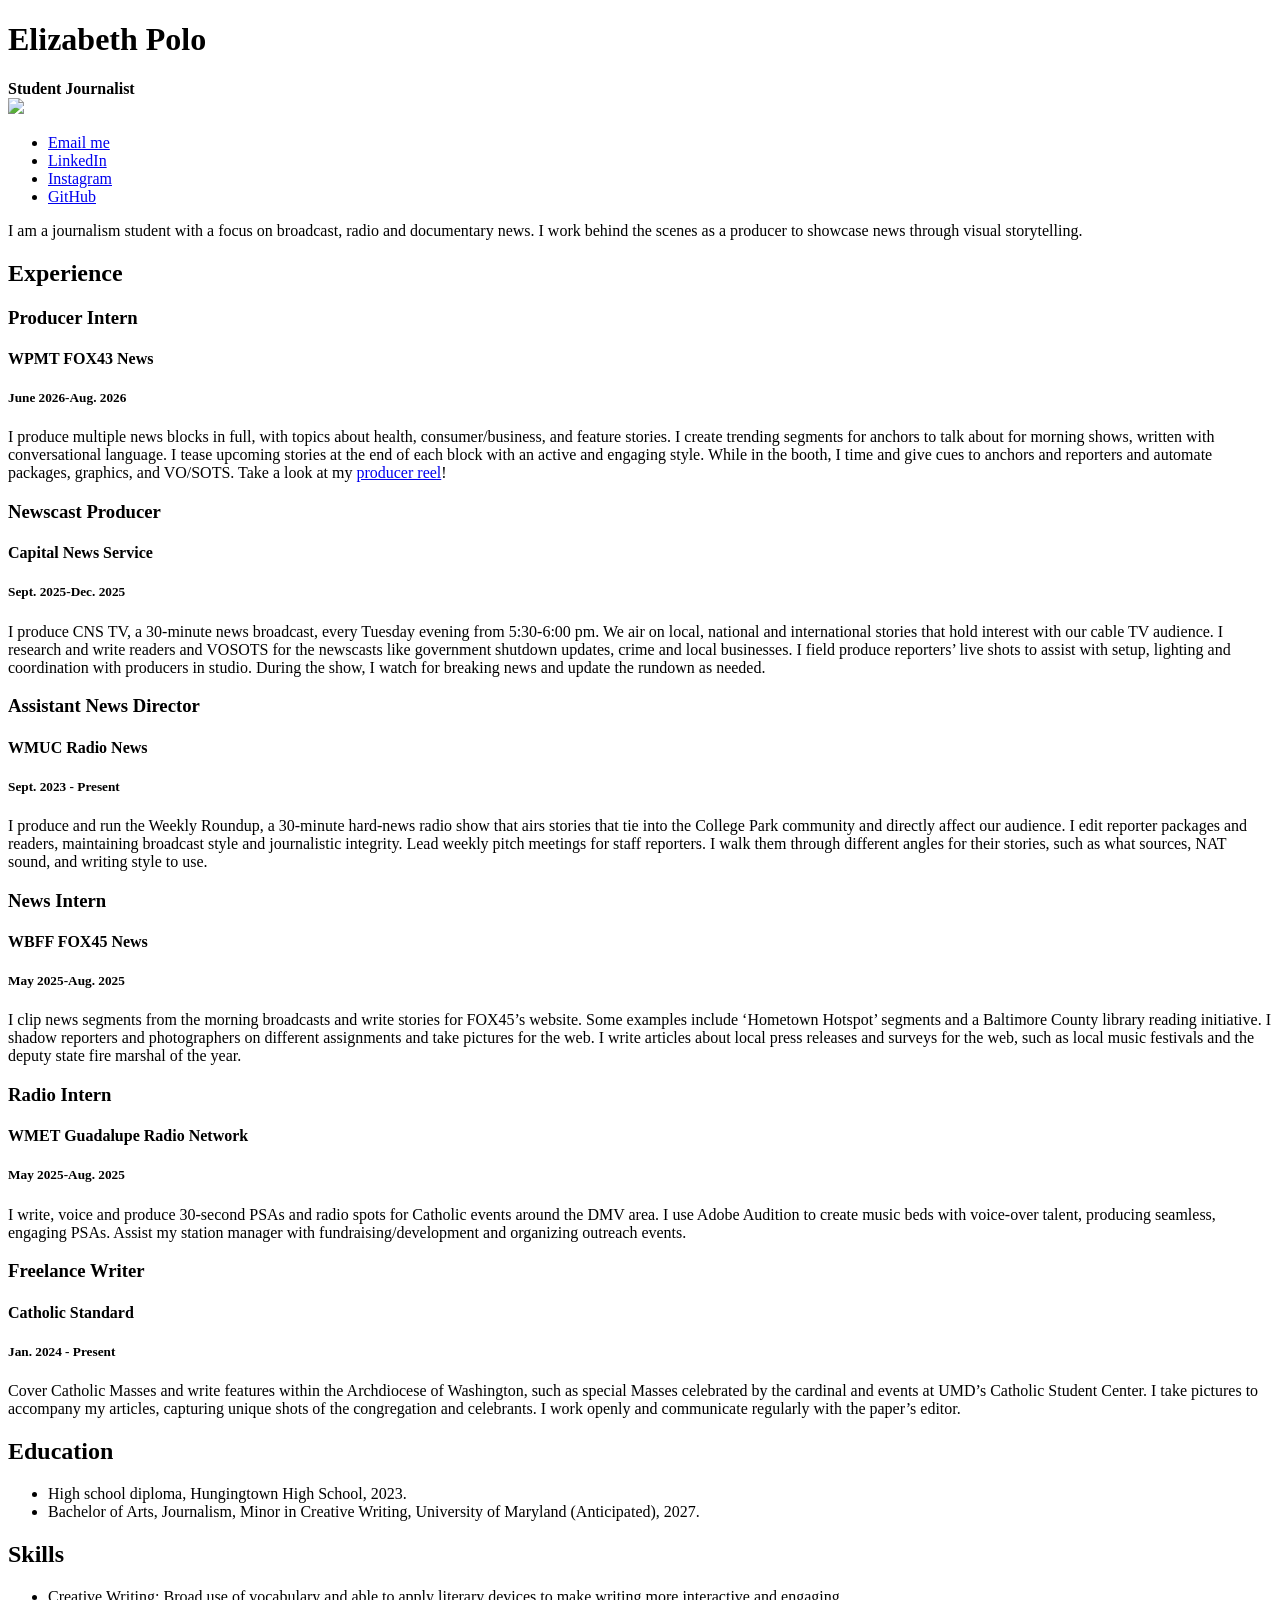
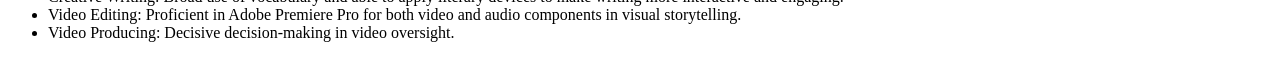
==== resume/index.html @ 9b6f33be "Create index.html" ====
<!DOCTYPE html>
<html lang="en">

<head>
    <title>Elizabeth Polo's Resume</title>
</head>

<body>
<!-- I built this myself -->


<h1>Elizabeth Polo</h1>

<strong>Student Journalist</strong><br>

<img src="liz.jpg.jpg" width="300px">


<ul>
<li><a href="mailto:epolo@terpmail.umd.edu">Email me</a></li>
<li><a href="https://www.linkedin.com/in/elizabeth-polo-7a7645264/">LinkedIn</a></li>
<li><a href="https://www.instagram.com/lizpolonews1/">Instagram</a></li> 
<li><a href="https://github.com/Elizabeth-ops-ai">GitHub</a></li> 
</ul>

I am a journalism student with a focus on broadcast, radio and documentary news. I work behind the scenes as a producer to showcase news through visual storytelling.

<h2>Experience</h2>

<h3>Producer Intern</h3>
<h4>WPMT FOX43 News</h4>
<h5>June 2026-Aug. 2026</h5>
<p>I produce multiple news blocks in full, with topics about health, consumer/business, and feature stories. I create trending segments for anchors to talk about for morning shows, written with conversational language. I tease upcoming stories at the end of each block with an active and engaging style. While in the booth, I time and give cues to anchors and reporters and automate packages, graphics, and VO/SOTS. Take a look at my <a href="https://youtu.be/rfvwAY1yxqw?si=IsNIj6OQHYDX2GWI">producer reel</a>!</p> 

<h3>Newscast Producer</h3>
<h4>Capital News Service</h4>
<h5>Sept. 2025-Dec. 2025</h5>
<p>I produce CNS TV, a 30-minute news broadcast, every Tuesday evening from 5:30-6:00 pm. We air on local, national and international stories that hold interest with our cable TV audience. I research and write readers and VOSOTS for the newscasts like government shutdown updates, crime and local businesses. I field produce reporters’ live shots to assist with setup, lighting and coordination with producers in studio. During the show, I watch for breaking news and update the rundown as needed.</p>

<h3>Assistant News Director</h3>
<h4>WMUC Radio News</h4>
<h5>Sept. 2023 - Present</h5>
<p>I produce and run the Weekly Roundup, a 30-minute hard-news radio show that airs stories that tie into the College Park community and directly affect our audience. I edit reporter packages and readers, maintaining broadcast style and journalistic integrity. Lead weekly pitch meetings for staff reporters. I walk them through different angles for their stories, such as what sources, NAT sound, and writing style to use.</p>

<h3>News Intern</h3>
<h4>WBFF FOX45 News</h4>
<h5>May 2025-Aug. 2025</h5>
<p>I clip news segments from the morning broadcasts and write stories for FOX45’s website. Some examples include ‘Hometown Hotspot’ segments and a Baltimore County library reading initiative. I shadow reporters and photographers on different assignments and take pictures for the web. I write articles about local press releases and surveys for the web, such as local music festivals and the deputy state fire marshal of the year.</p>

<h3>Radio Intern</h3>
<h4>WMET Guadalupe Radio Network</h4>
<h5>May 2025-Aug. 2025</h5>
<p>I write, voice and produce 30-second PSAs and radio spots for Catholic events around the DMV area. I use Adobe Audition to create music beds with voice-over talent, producing seamless, engaging PSAs. Assist my station manager with fundraising/development and organizing outreach events.</p>

<h3>Freelance Writer</h3>
<h4>Catholic Standard</h4>
<h5>Jan. 2024 - Present</h5>
<p>Cover Catholic Masses and write features within the Archdiocese of Washington, such as special Masses celebrated by the cardinal and events at UMD’s Catholic Student Center. I take pictures to accompany my articles, capturing unique shots of the congregation and celebrants. I work openly and communicate regularly with the paper’s editor.</p>


<h2>Education</h2>
<ul>
    <li>High school diploma, Hungingtown High School, 2023.</li>
    <li>Bachelor of Arts, Journalism, Minor in Creative Writing, University of Maryland (Anticipated), 2027.</li>
</ul>

<h2>Skills</h2>
<ul>
    <li>Creative Writing: Broad use of vocabulary and able to apply literary devices to make writing more interactive and engaging.</li>
    <li>Video Editing: Proficient in Adobe Premiere Pro for both video and audio components in visual storytelling.</li>
    <li>Video Producing: Decisive decision-making in video oversight.</li>
</ul>





</body>


</html>
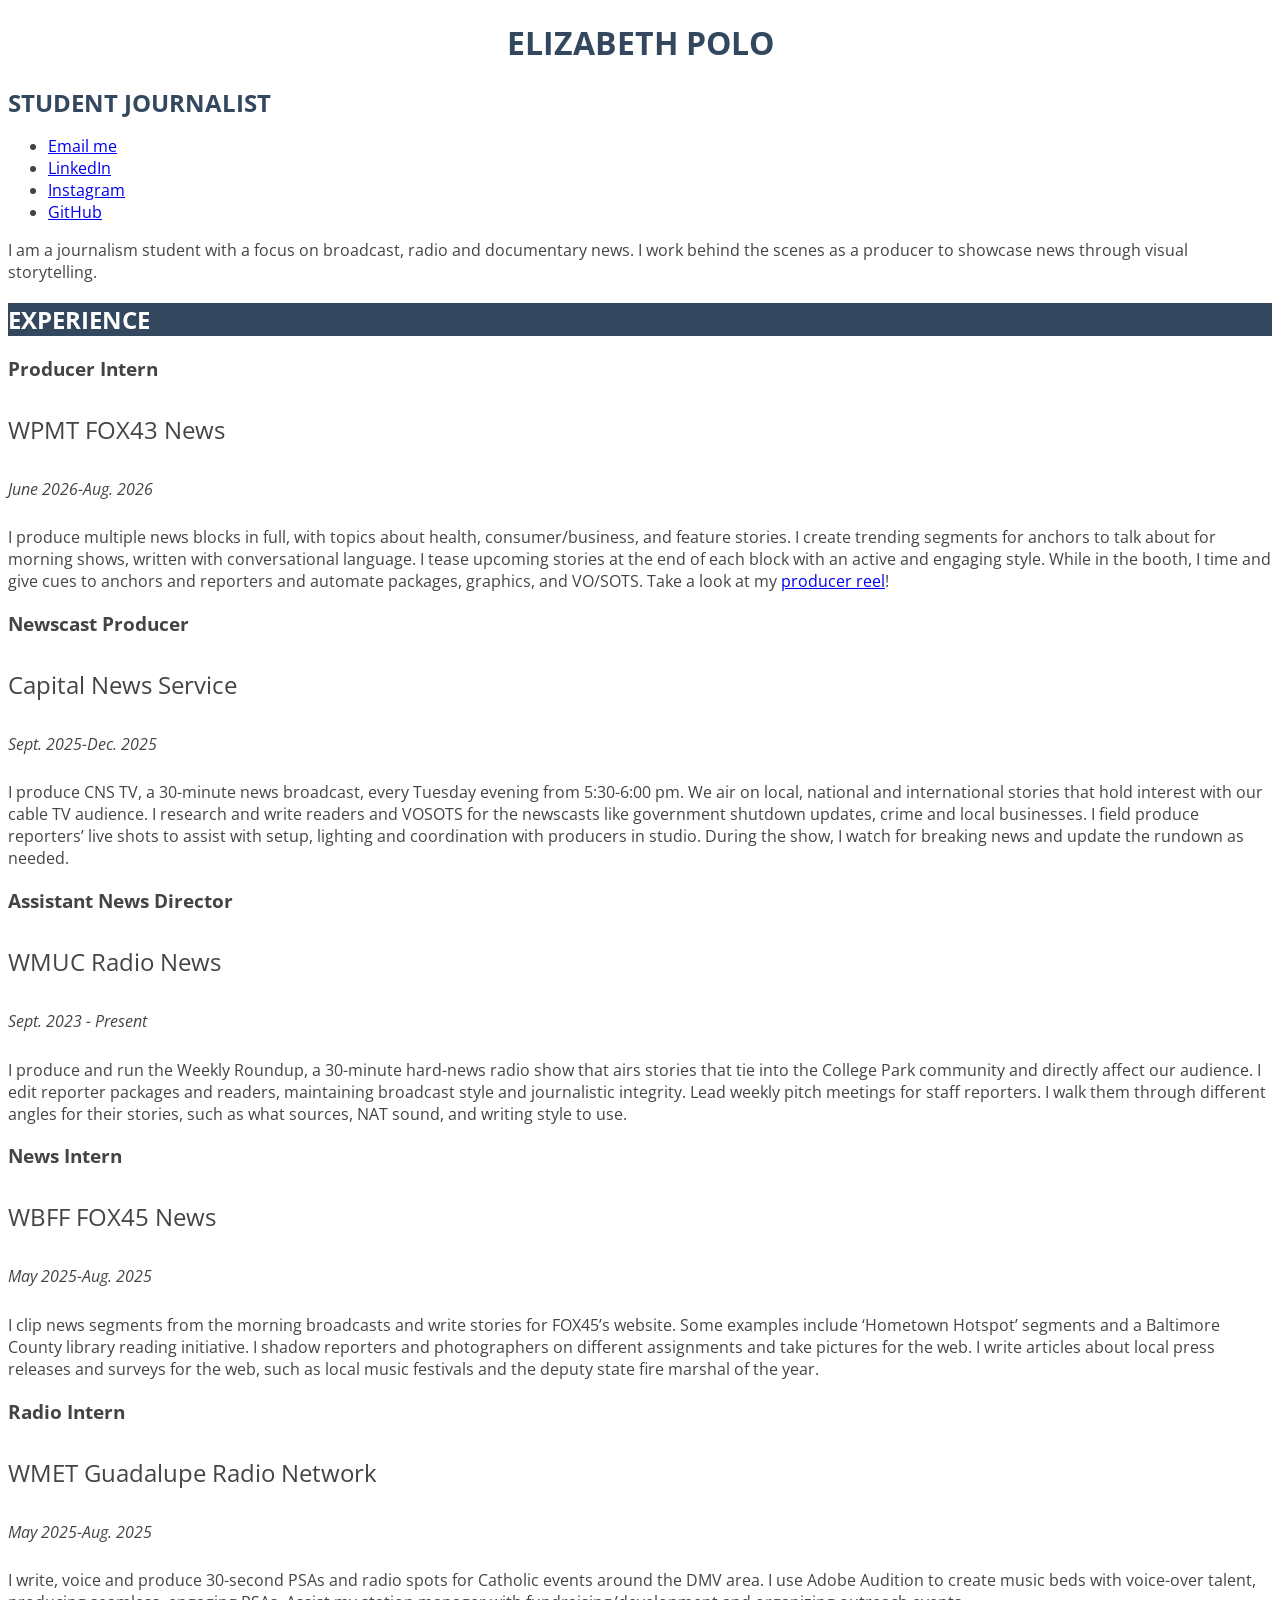
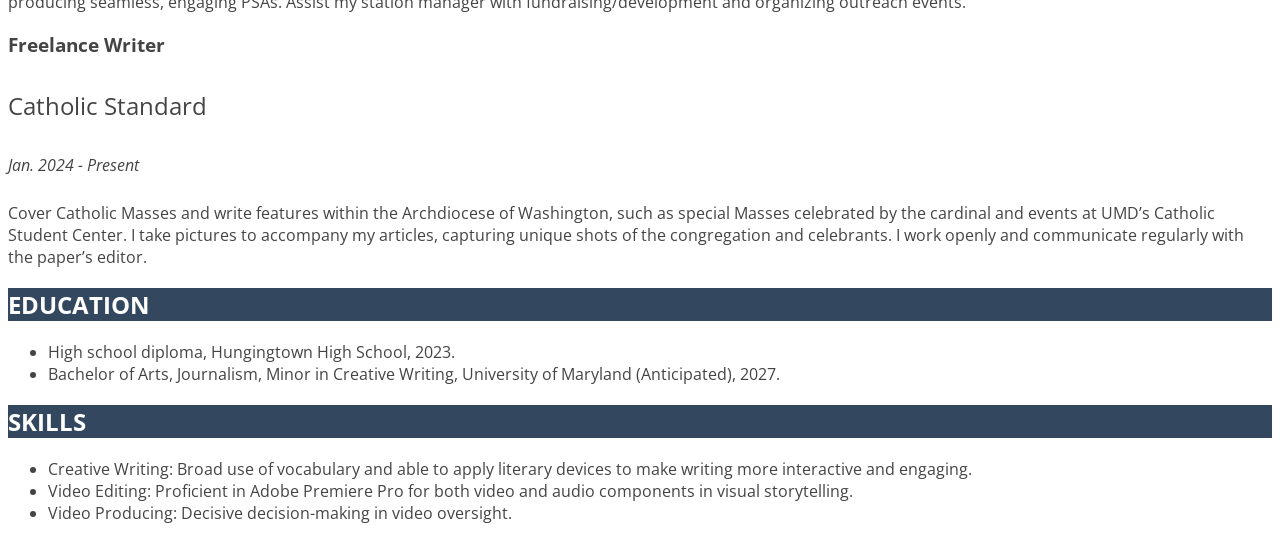
==== commit 001769f6: "assignment stuff" ====
--- a/resume/index.html
+++ b/resume/index.html
@@ -3,6 +3,8 @@
 
 <head>
     <title>Elizabeth Polo's Resume</title>
+    <link rel="stylesheet" type="text/css" href="style.css">
+    <link href="https://fonts.googleapis.com/css2?family=Open+Sans:ital,wght@0,300..800;1,300..800&display=swap" rel="stylesheet">
 </head>
 
 <body>
@@ -13,8 +15,9 @@
 
 <strong>Student Journalist</strong><br>
 
+<!--
 <img src="liz.jpg.jpg" width="300px">
-
+-->
 
 <ul>
 <li><a href="mailto:epolo@terpmail.umd.edu">Email me</a></li>
--- a/resume/style.css
+++ b/resume/style.css
@@ -0,0 +1,44 @@
+/*Styles for my resume*/
+
+BODY {
+    font-family: 'Open Sans', arial, sans-serif;
+    font-size: 1em;
+    color:#444;
+    font-weight: 400;
+}
+
+h1 {
+    font-size:3m;
+    text-transform:uppercase;
+    text-align:center;
+    color:#33485e;
+}
+
+strong {
+    color:#33485e;
+    text-transform:uppercase;
+    font-size:1.5em;
+}
+
+h2 {
+    font-size:1.5em;
+    text-transform:uppercase;
+    background-color:#33485e;
+    color:#fff;
+}
+
+h4 {
+    font-weight:400;
+    font-size: 1.5em;
+
+}
+
+h5 {
+    font-weight:400;
+    font-size:1em;
+    font-style:italic;
+}
+
+ul {
+    font-size:1em;
+}
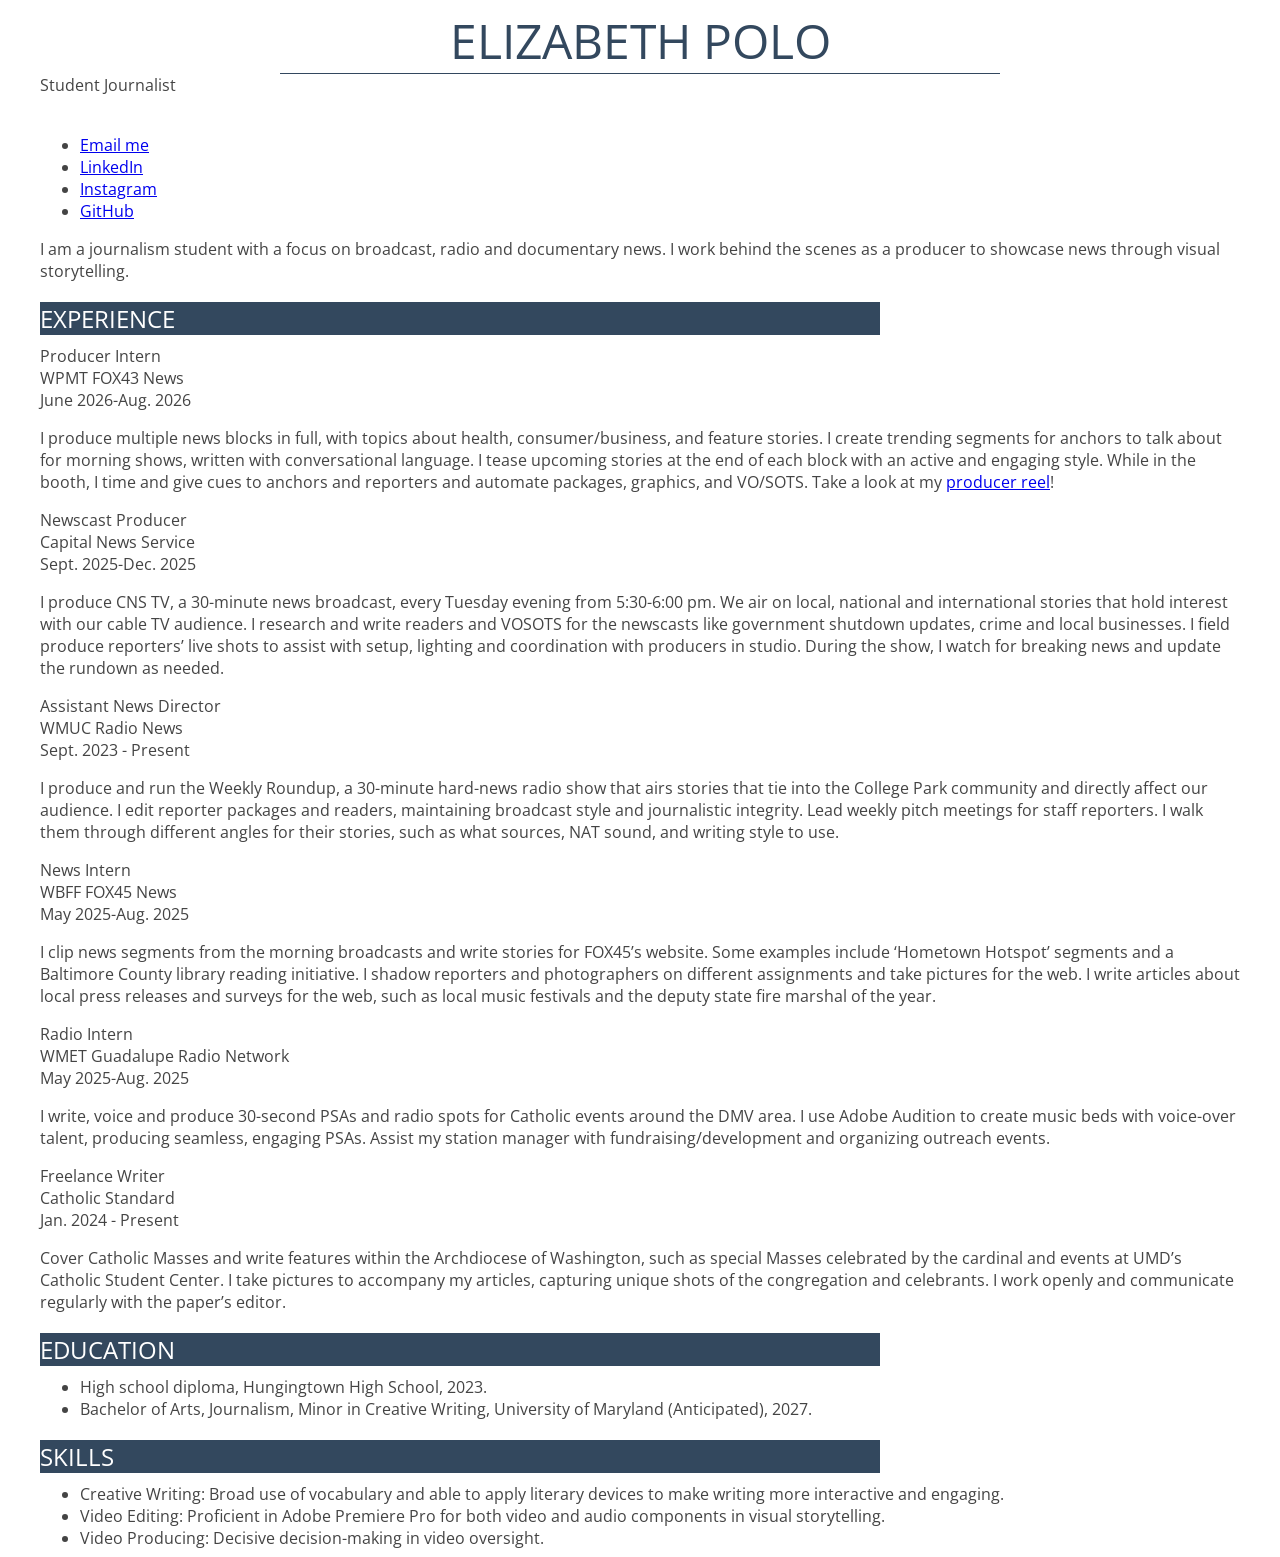
==== commit b0c5f824: "Update index.html" ====
--- a/resume/index.html
+++ b/resume/index.html
@@ -10,65 +10,65 @@
 <body>
 <!-- I built this myself -->
 
+<div id="container">
+<div id="name">Elizabeth Polo</div>
 
-<h1>Elizabeth Polo</h1>
-
-<strong>Student Journalist</strong><br>
+<div class="title">Student Journalist</div><br>
 
 <!--
 <img src="liz.jpg.jpg" width="300px">
 -->
 
-<ul>
+<ul class="menu">
 <li><a href="mailto:epolo@terpmail.umd.edu">Email me</a></li>
 <li><a href="https://www.linkedin.com/in/elizabeth-polo-7a7645264/">LinkedIn</a></li>
 <li><a href="https://www.instagram.com/lizpolonews1/">Instagram</a></li> 
 <li><a href="https://github.com/Elizabeth-ops-ai">GitHub</a></li> 
 </ul>
 
-I am a journalism student with a focus on broadcast, radio and documentary news. I work behind the scenes as a producer to showcase news through visual storytelling.
+</p class="top">I am a journalism student with a focus on broadcast, radio and documentary news. I work behind the scenes as a producer to showcase news through visual storytelling.
 
-<h2>Experience</h2>
+<div class="sectionheader">Experience</div>
 
-<h3>Producer Intern</h3>
-<h4>WPMT FOX43 News</h4>
-<h5>June 2026-Aug. 2026</h5>
-<p>I produce multiple news blocks in full, with topics about health, consumer/business, and feature stories. I create trending segments for anchors to talk about for morning shows, written with conversational language. I tease upcoming stories at the end of each block with an active and engaging style. While in the booth, I time and give cues to anchors and reporters and automate packages, graphics, and VO/SOTS. Take a look at my <a href="https://youtu.be/rfvwAY1yxqw?si=IsNIj6OQHYDX2GWI">producer reel</a>!</p> 
+<div class="jobtitle">Producer Intern</div>
+<div class="organization">WPMT FOX43 News</div>
+<div class="date">June 2026-Aug. 2026</div>
+<p class="description">I produce multiple news blocks in full, with topics about health, consumer/business, and feature stories. I create trending segments for anchors to talk about for morning shows, written with conversational language. I tease upcoming stories at the end of each block with an active and engaging style. While in the booth, I time and give cues to anchors and reporters and automate packages, graphics, and VO/SOTS. Take a look at my <a href="https://youtu.be/rfvwAY1yxqw?si=IsNIj6OQHYDX2GWI">producer reel</a>!</p> 
 
-<h3>Newscast Producer</h3>
-<h4>Capital News Service</h4>
-<h5>Sept. 2025-Dec. 2025</h5>
-<p>I produce CNS TV, a 30-minute news broadcast, every Tuesday evening from 5:30-6:00 pm. We air on local, national and international stories that hold interest with our cable TV audience. I research and write readers and VOSOTS for the newscasts like government shutdown updates, crime and local businesses. I field produce reporters’ live shots to assist with setup, lighting and coordination with producers in studio. During the show, I watch for breaking news and update the rundown as needed.</p>
+<div class="jobtitle">Newscast Producer</div>
+<div class="organization">Capital News Service</div>
+<div class="date">Sept. 2025-Dec. 2025</div>
+<p class="description">I produce CNS TV, a 30-minute news broadcast, every Tuesday evening from 5:30-6:00 pm. We air on local, national and international stories that hold interest with our cable TV audience. I research and write readers and VOSOTS for the newscasts like government shutdown updates, crime and local businesses. I field produce reporters’ live shots to assist with setup, lighting and coordination with producers in studio. During the show, I watch for breaking news and update the rundown as needed.</p>
 
-<h3>Assistant News Director</h3>
-<h4>WMUC Radio News</h4>
-<h5>Sept. 2023 - Present</h5>
-<p>I produce and run the Weekly Roundup, a 30-minute hard-news radio show that airs stories that tie into the College Park community and directly affect our audience. I edit reporter packages and readers, maintaining broadcast style and journalistic integrity. Lead weekly pitch meetings for staff reporters. I walk them through different angles for their stories, such as what sources, NAT sound, and writing style to use.</p>
+<div class="jobtitle">Assistant News Director</div>
+<div class="organization">WMUC Radio News</div>
+<div class="date">Sept. 2023 - Present</div>
+<p class="description">I produce and run the Weekly Roundup, a 30-minute hard-news radio show that airs stories that tie into the College Park community and directly affect our audience. I edit reporter packages and readers, maintaining broadcast style and journalistic integrity. Lead weekly pitch meetings for staff reporters. I walk them through different angles for their stories, such as what sources, NAT sound, and writing style to use.</p>
 
-<h3>News Intern</h3>
-<h4>WBFF FOX45 News</h4>
-<h5>May 2025-Aug. 2025</h5>
-<p>I clip news segments from the morning broadcasts and write stories for FOX45’s website. Some examples include ‘Hometown Hotspot’ segments and a Baltimore County library reading initiative. I shadow reporters and photographers on different assignments and take pictures for the web. I write articles about local press releases and surveys for the web, such as local music festivals and the deputy state fire marshal of the year.</p>
+<div class="jobtitle">News Intern</div>
+<div class="organization">WBFF FOX45 News</div>
+<div class="date">May 2025-Aug. 2025</div>
+<p class="description">I clip news segments from the morning broadcasts and write stories for FOX45’s website. Some examples include ‘Hometown Hotspot’ segments and a Baltimore County library reading initiative. I shadow reporters and photographers on different assignments and take pictures for the web. I write articles about local press releases and surveys for the web, such as local music festivals and the deputy state fire marshal of the year.</p>
 
-<h3>Radio Intern</h3>
-<h4>WMET Guadalupe Radio Network</h4>
-<h5>May 2025-Aug. 2025</h5>
-<p>I write, voice and produce 30-second PSAs and radio spots for Catholic events around the DMV area. I use Adobe Audition to create music beds with voice-over talent, producing seamless, engaging PSAs. Assist my station manager with fundraising/development and organizing outreach events.</p>
+<div class="jobtitle">Radio Intern</div>
+<div class="organization">WMET Guadalupe Radio Network</div>
+<div class="date">May 2025-Aug. 2025</div>
+<p class="description">I write, voice and produce 30-second PSAs and radio spots for Catholic events around the DMV area. I use Adobe Audition to create music beds with voice-over talent, producing seamless, engaging PSAs. Assist my station manager with fundraising/development and organizing outreach events.</p>
 
-<h3>Freelance Writer</h3>
-<h4>Catholic Standard</h4>
-<h5>Jan. 2024 - Present</h5>
-<p>Cover Catholic Masses and write features within the Archdiocese of Washington, such as special Masses celebrated by the cardinal and events at UMD’s Catholic Student Center. I take pictures to accompany my articles, capturing unique shots of the congregation and celebrants. I work openly and communicate regularly with the paper’s editor.</p>
+<div class="jobtitle">Freelance Writer</div>
+<div class="organization">Catholic Standard</div>
+<div class="date">Jan. 2024 - Present</div>
+<p class="description">Cover Catholic Masses and write features within the Archdiocese of Washington, such as special Masses celebrated by the cardinal and events at UMD’s Catholic Student Center. I take pictures to accompany my articles, capturing unique shots of the congregation and celebrants. I work openly and communicate regularly with the paper’s editor.</p>
 
 
-<h2>Education</h2>
-<ul>
+<div class="sectionheader">Education</div>
+<ul id="degrees">
     <li>High school diploma, Hungingtown High School, 2023.</li>
     <li>Bachelor of Arts, Journalism, Minor in Creative Writing, University of Maryland (Anticipated), 2027.</li>
 </ul>
 
-<h2>Skills</h2>
-<ul>
+<div class="sectionheader">Skills</div>
+<ul id="do">
     <li>Creative Writing: Broad use of vocabulary and able to apply literary devices to make writing more interactive and engaging.</li>
     <li>Video Editing: Proficient in Adobe Premiere Pro for both video and audio components in visual storytelling.</li>
     <li>Video Producing: Decisive decision-making in video oversight.</li>
@@ -77,7 +77,7 @@
 
 
 
-
+</div>
 </body>
 
 
--- a/resume/style.css
+++ b/resume/style.css
@@ -7,38 +7,98 @@
     font-weight: 400;
 }
 
-h1 {
-    font-size:3m;
-    text-transform:uppercase;
-    text-align:center;
-    color:#33485e;
+#container {
+    width: 100%;
+    max-width: 1200px;
+    margin: 0 auto;
 }
 
-strong {
+/*name*/
+#name {
+    font-size: 3em;
+    text-transform: uppercase;
+    text-align: center;
+    color: #33485e;
+    border-bottom: 1px solid #33485e;
+    width: 60%;
+    min-width: 300px;
+    margin: 0 auto;
+}
+/*my Title*/
+#title {
     color:#33485e;
     text-transform:uppercase;
     font-size:1.5em;
+    font-weight: 600px;
+    margin-top: 20px;
+    margin-bottom: 0;
+    margin-right:0;
+    margin-left:0 auto;
 }
-
-h2 {
+/*section titles*/
+.sectionheader {
     font-size:1.5em;
     text-transform:uppercase;
     background-color:#33485e;
     color:#fff;
+    margin-top: 20px;
+    margin-bottom: 10px;
+    margin-right:0;
+    margin-left:0;
+    width: 70%;
+    min-width: 300px;
+
 }
-
-h4 {
+/*job titles*/
+#organization {
     font-weight:400;
-    font-size: 1.5em;
+    font-size: 1.25em;
 
 }
 
-h5 {
+#date {
     font-weight:400;
     font-size:1em;
     font-style:italic;
+    margin-top: 2px;
+    margin-bottom:0;
+    margin-right:0;
+    margin-left:0;
+}
+
+
+#description {
+    margin-top: 10px;
+    margin-bottom: 10px;
+    margin-right:0;
+    margin-left:0;
+}
+
+#menu {
+   margin: 0 auto;
+}
+
+#degrees {
+    margin-top: 5px;
+    margin-bottom: 0;
+    margin-right:0;
+    margin-left:0;
+}
+
+#do {
+    margin-top: 5px;
+    margin-bottom: 0;
+    margin-right:0;
+    margin-left:0;
 }
 
 ul {
     font-size:1em;
-}+}
+
+#top {
+   width: 60%;
+    min-width: 300px; 
+    margin:0 auto;
+    margin-bottom: 30px;
+}
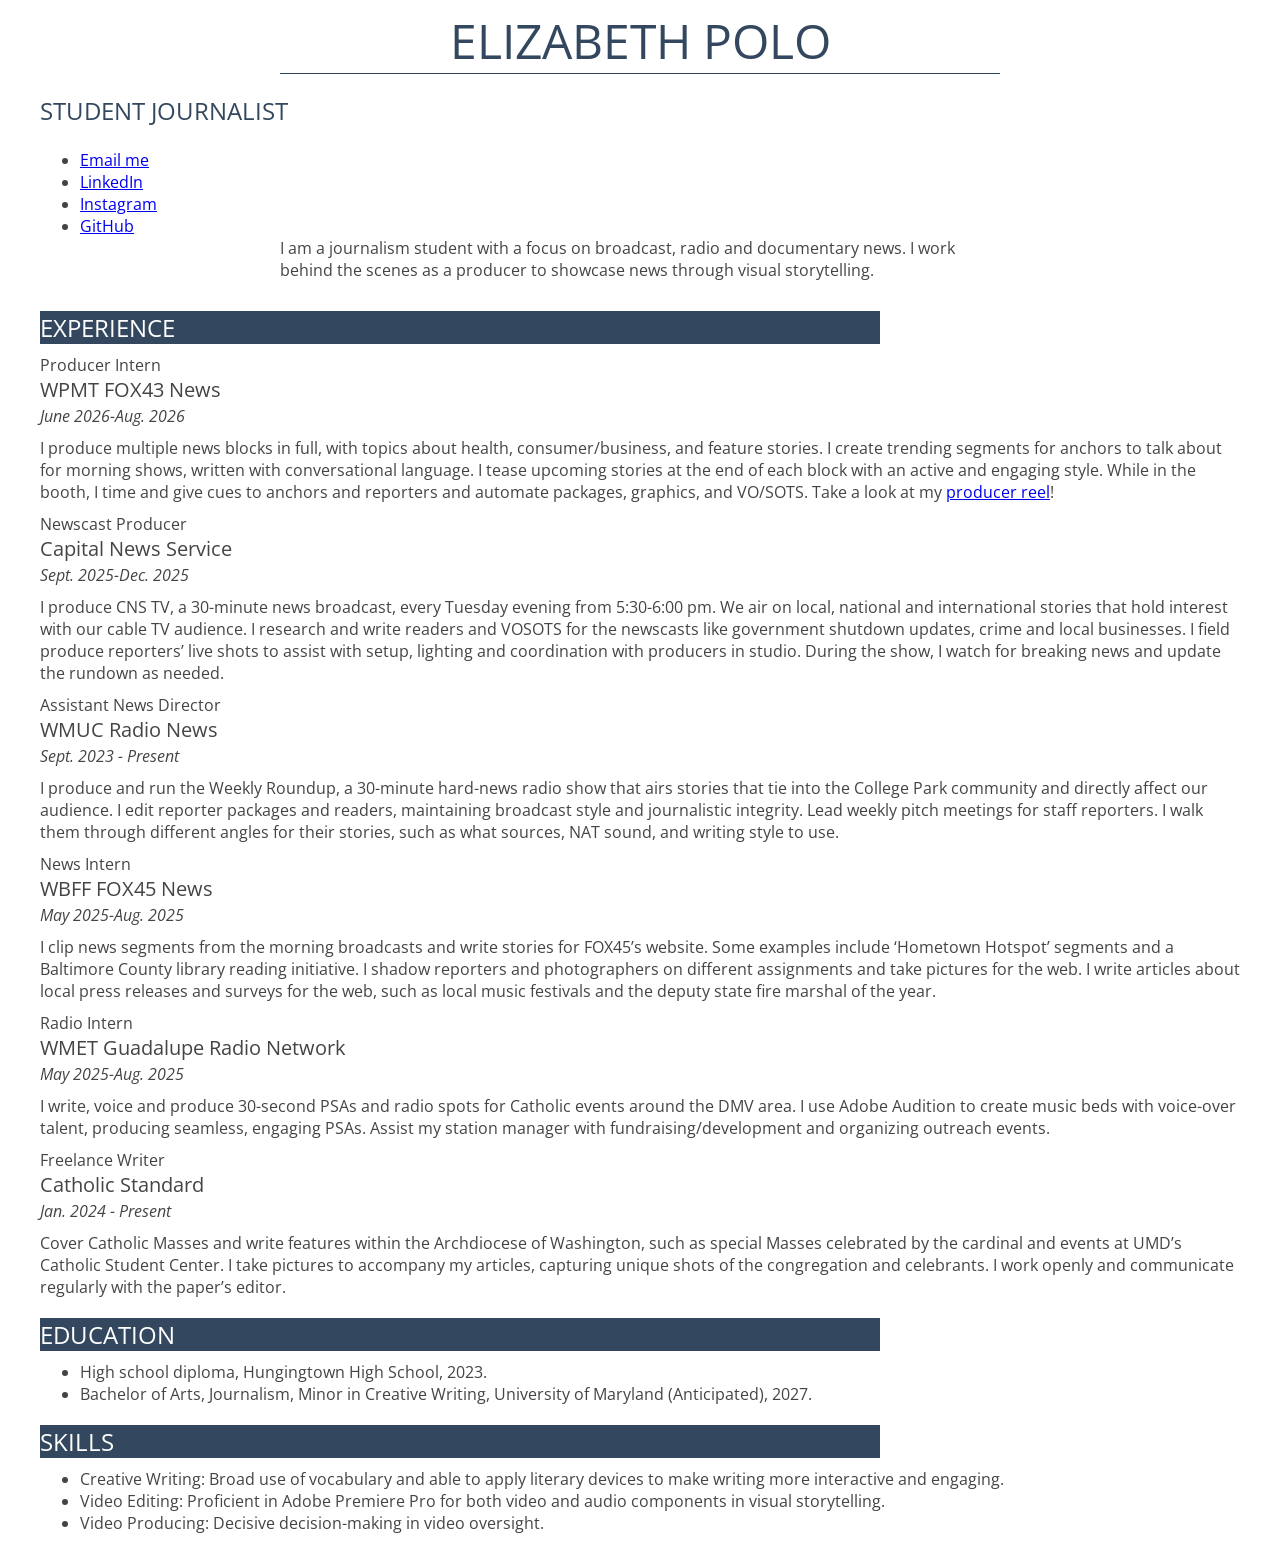
==== commit b8f5e01e: "Update index.html" ====
--- a/resume/index.html
+++ b/resume/index.html
@@ -26,7 +26,7 @@
 <li><a href="https://github.com/Elizabeth-ops-ai">GitHub</a></li> 
 </ul>
 
-</p class="top">I am a journalism student with a focus on broadcast, radio and documentary news. I work behind the scenes as a producer to showcase news through visual storytelling.
+<p class="top"> I am a journalism student with a focus on broadcast, radio and documentary news. I work behind the scenes as a producer to showcase news through visual storytelling.</p>
 
 <div class="sectionheader">Experience</div>
 
--- a/resume/style.css
+++ b/resume/style.css
@@ -25,7 +25,7 @@
     margin: 0 auto;
 }
 /*my Title*/
-#title {
+.title {
     color:#33485e;
     text-transform:uppercase;
     font-size:1.5em;
@@ -50,13 +50,13 @@
 
 }
 /*job titles*/
-#organization {
+.organization {
     font-weight:400;
     font-size: 1.25em;
 
 }
 
-#date {
+.date {
     font-weight:400;
     font-size:1em;
     font-style:italic;
@@ -67,14 +67,14 @@
 }
 
 
-#description {
+.description {
     margin-top: 10px;
     margin-bottom: 10px;
     margin-right:0;
     margin-left:0;
 }
 
-#menu {
+.menu {
    margin: 0 auto;
 }
 
@@ -96,7 +96,7 @@
     font-size:1em;
 }
 
-#top {
+.top {
    width: 60%;
     min-width: 300px; 
     margin:0 auto;
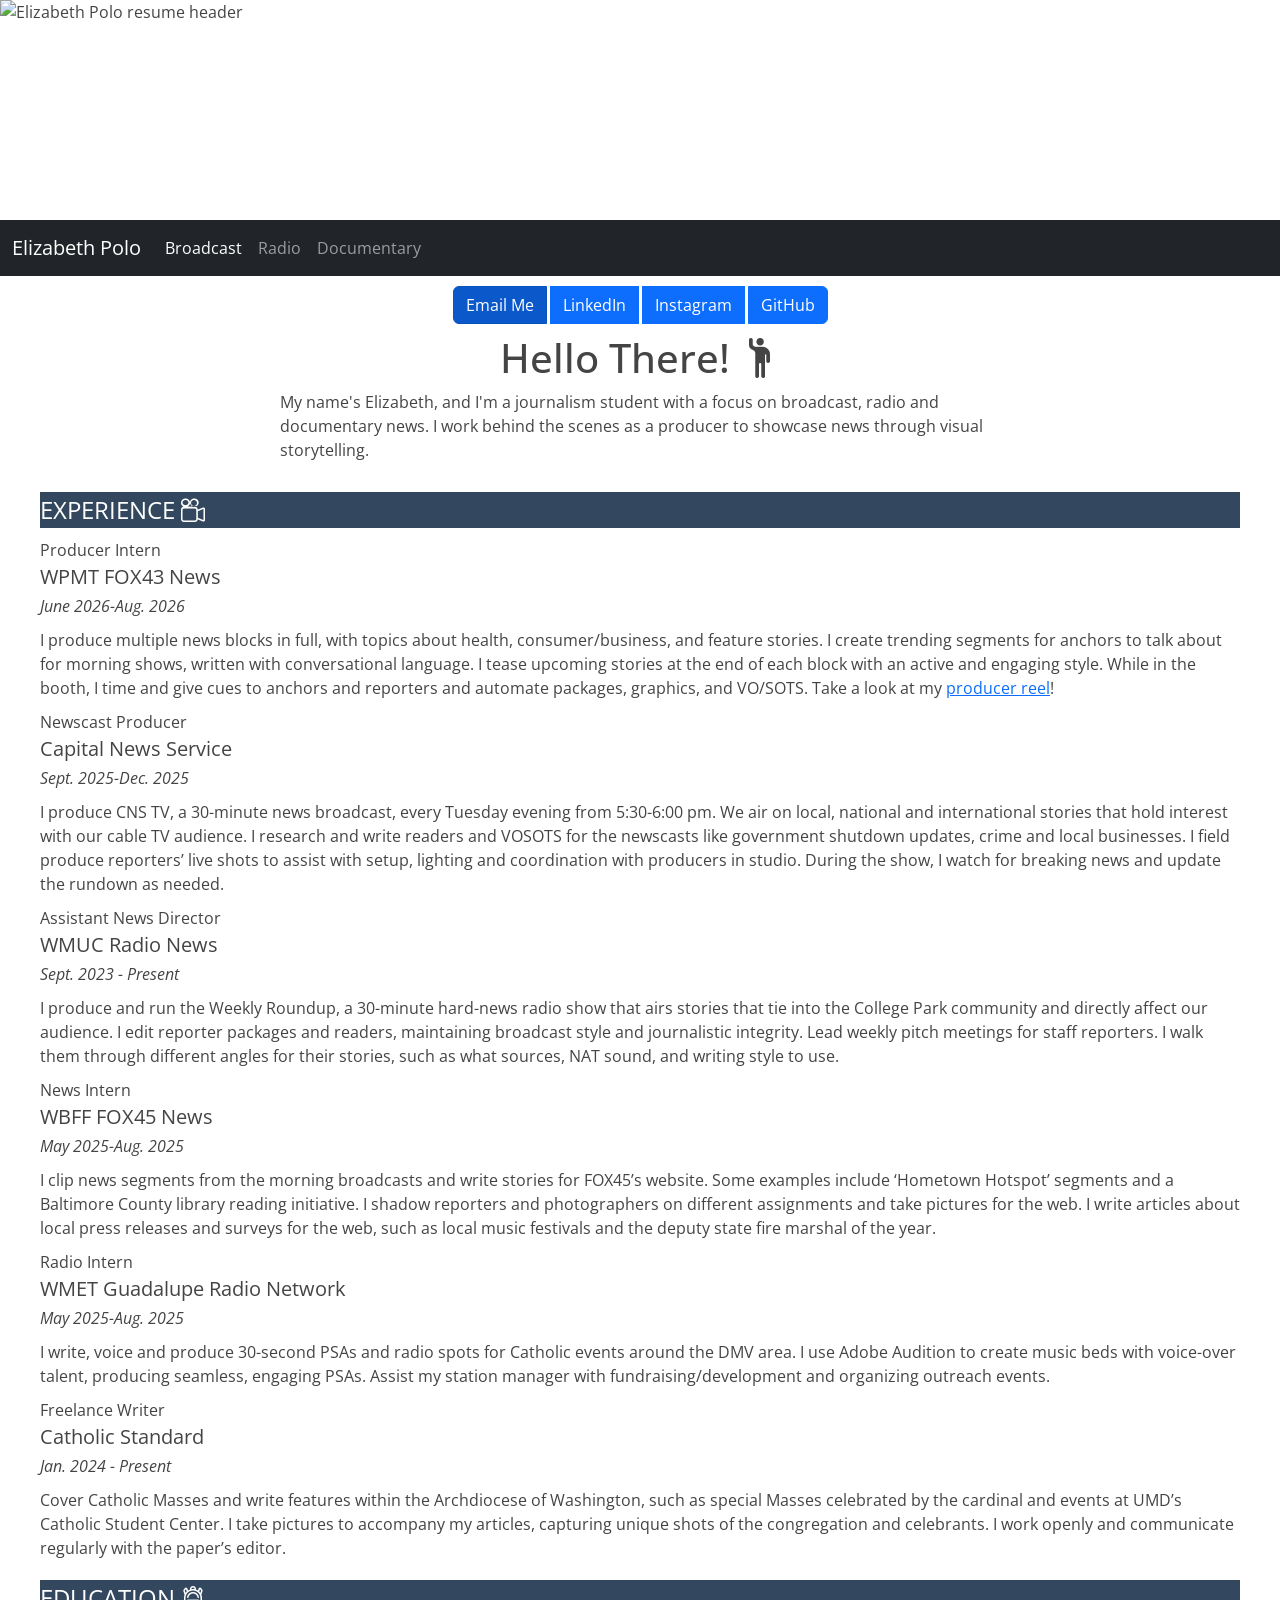
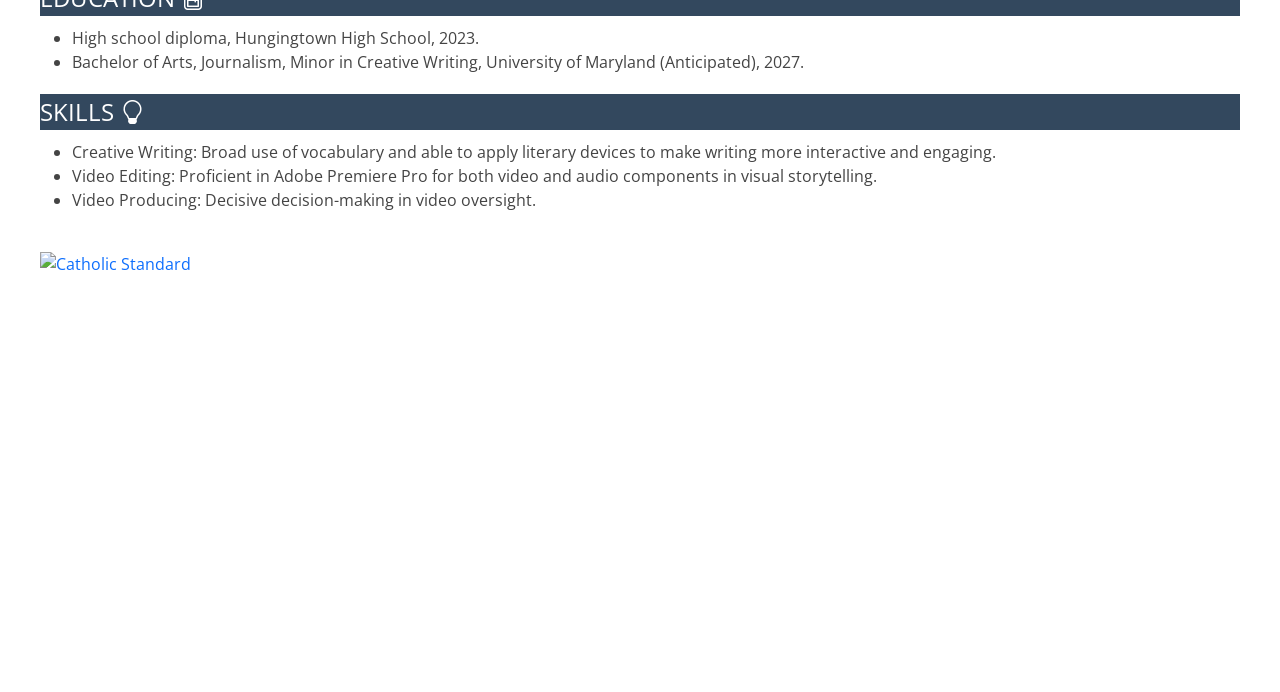
==== commit 6c900005: "Update index.html" ====
--- a/resume/index.html
+++ b/resume/index.html
@@ -3,32 +3,66 @@
 
 <head>
     <title>Elizabeth Polo's Resume</title>
+    <link href="https://cdn.jsdelivr.net/npm/bootstrap@5.3.3/dist/css/bootstrap.min.css" rel="stylesheet">
+    <link rel="stylesheet" href="https://cdn.jsdelivr.net/npm/bootstrap-icons@1.11.3/font/bootstrap-icons.min.css">
     <link rel="stylesheet" type="text/css" href="style.css">
-    <link href="https://fonts.googleapis.com/css2?family=Open+Sans:ital,wght@0,300..800;1,300..800&display=swap" rel="stylesheet">
+    <link href="https://fonts.googleapis.com/css2?family=Open+Sans:ital,wght@0,300..800;1,300..800&family=Special+Elite&display=swap" rel="stylesheet">
 </head>
+
+<script src="https://cdn.jsdelivr.net/npm/bootstrap@5.3.3/dist/js/bootstrap.bundle.min.js"></script>
 
 <body>
 <!-- I built this myself -->
 
+<img src="baddie-masthead.png" class="masthead" alt="Elizabeth Polo resume header">
+
+<!-- Navbar start-->
+ <nav class="navbar navbar-expand-lg bg-dark" data-bs-theme="dark" >
+   <div class="container-fluid">
+     <a class="navbar-brand" href="#">Elizabeth Polo</a>
+     <button class="navbar-toggler" type="button" data-bs-toggle="collapse" data-bs-target="#navbarSupportedContent" aria-controls="navbarSupportedContent" aria-expanded="false" aria-label="Toggle navigation">
+       <span class="navbar-toggler-icon"></span>
+     </button>
+     <div class="collapse navbar-collapse" id="navbarSupportedContent">
+       <ul class="navbar-nav me-auto mb-2 mb-lg-0">
+         <li class="nav-item">
+           <a class="nav-link active" aria-current="page" href="#">Broadcast</a>
+         </li>
+         <li class="nav-item">
+           <a class="nav-link" href="#">Radio</a>
+         </li>
+        <li class="nav-item">
+           <a class="nav-link" href="#">Documentary</a>
+         </li>
+      
+       </ul>
+
+     </div>
+   </div>
+ </nav>
+
 <div id="container">
-<div id="name">Elizabeth Polo</div>
 
-<div class="title">Student Journalist</div><br>
+<div class="btn-group" style="text-align:center; display:block; margin-top:10px;">
+  <a href="mailto:epolo@terpmail.umd.edu" class="btn btn-primary active" aria-current="page">Email Me</a>
+  <a href="https://www.linkedin.com/in/elizabeth-polo-7a7645264/" class="btn btn-primary">LinkedIn</a>
+  <a href="https://www.instagram.com/lizpolonews1/" class="btn btn-primary">Instagram</a>
+  <a href="https://github.com/Elizabeth-ops-ai" class="btn btn-primary">GitHub</a>
+</div>
+
+<div class="about-me"style="text-align:center; display:block; margin-top:10px;">
+    <h1> Hello There! <i class="bi bi-person-raised-hand"></i> </h1>
+
+</div>
 
 <!--
 <img src="liz.jpg.jpg" width="300px">
 -->
 
-<ul class="menu">
-<li><a href="mailto:epolo@terpmail.umd.edu">Email me</a></li>
-<li><a href="https://www.linkedin.com/in/elizabeth-polo-7a7645264/">LinkedIn</a></li>
-<li><a href="https://www.instagram.com/lizpolonews1/">Instagram</a></li> 
-<li><a href="https://github.com/Elizabeth-ops-ai">GitHub</a></li> 
-</ul>
 
-<p class="top"> I am a journalism student with a focus on broadcast, radio and documentary news. I work behind the scenes as a producer to showcase news through visual storytelling.</p>
+<p class="top"> My name's Elizabeth, and I'm a journalism student with a focus on broadcast, radio and documentary news. I work behind the scenes as a producer to showcase news through visual storytelling.</p>
 
-<div class="sectionheader">Experience</div>
+<div class="sectionheader"></i> Experience <i class="bi bi-camera-reels"></i></div>
 
 <div class="jobtitle">Producer Intern</div>
 <div class="organization">WPMT FOX43 News</div>
@@ -61,21 +95,67 @@
 <p class="description">Cover Catholic Masses and write features within the Archdiocese of Washington, such as special Masses celebrated by the cardinal and events at UMD’s Catholic Student Center. I take pictures to accompany my articles, capturing unique shots of the congregation and celebrants. I work openly and communicate regularly with the paper’s editor.</p>
 
 
-<div class="sectionheader">Education</div>
+<div class="sectionheader">Education <i class="bi bi-backpack3"></i></div>
 <ul id="degrees">
     <li>High school diploma, Hungingtown High School, 2023.</li>
     <li>Bachelor of Arts, Journalism, Minor in Creative Writing, University of Maryland (Anticipated), 2027.</li>
 </ul>
 
-<div class="sectionheader">Skills</div>
+<div class="sectionheader">Skills <i class="bi bi-lightbulb"></i></div>
 <ul id="do">
     <li>Creative Writing: Broad use of vocabulary and able to apply literary devices to make writing more interactive and engaging.</li>
     <li>Video Editing: Proficient in Adobe Premiere Pro for both video and audio components in visual storytelling.</li>
     <li>Video Producing: Decisive decision-making in video oversight.</li>
 </ul>
 
+<p>&nbsp;</p>
 
+<div id="carouselExampleCaptions" class="carousel slide" data-bs-ride="carousel">
+  <div class="carousel-indicators">
+    <button type="button" data-bs-target="#carouselExampleCaptions" data-bs-slide-to="0" class="active" aria-current="true" aria-label="Slide 1"></button>
+    <button type="button" data-bs-target="#carouselExampleCaptions" data-bs-slide-to="1" aria-label="Slide 2"></button>
+    <button type="button" data-bs-target="#carouselExampleCaptions" data-bs-slide-to="2" aria-label="Slide 3"></button>
+  </div>
+  <div class="carousel-inner">
+    <div class="carousel-item active" style="object-fit: cover; object-position: center; height: 400px;">
+      <a href="https://www.cathstan.org/search?search=Elizabeth+Polo" target="_blank" rel="noopener" class="d-block text-decoration-none">
+        <img src="standard.jpg" class="d-block w-100" alt="Catholic Standard">
+        <div class="carousel-caption d-none d-md-block">
+          <h5>Catholic Standard Articles</h5>
+          <p>Articles Covering the Archdiocese of Washington</p>
+        </div>
+      </a>
+    </div>
+    <div class="carousel-item" style="object-fit: cover; object-position: center; height: 400px;">
+      <a href="https://wmuc.umd.edu/news" target="_blank" rel="noopener" class="d-block text-decoration-none">
+        <img src="soundboard.jpg" class="d-block w-100" alt="WMUC Radio News">
+        <div class="carousel-caption d-none d-md-block">
+          <h5>WMUC Radio News</h5>
+          <p>On-Air Radio Broadcasts</p>
+        </div>
+      </a>
+    </div>
+    <div class="carousel-item" style="object-fit: cover; object-position: center; height: 400px;">
+      <a href="https://www.youtube.com/watch?v=oizT0Eqdm8k" target="_blank" rel="noopener" class="d-block text-decoration-none">
+        <img src="better-muppet.jpg" class="d-block w-100" alt="Video Projects">
+        <div class="carousel-caption d-none d-md-block">
+          <h5>Video Projects</h5>
+          <p>Video Content Creation and Documentary Production</p>
+        </div>
+      </a>
+    </div>
+  </div>
+  <button class="carousel-control-prev" type="button" data-bs-target="#carouselExampleCaptions" data-bs-slide="prev">
+    <span class="carousel-control-prev-icon" aria-hidden="true"></span>
+    <span class="visually-hidden">Previous</span>
+  </button>
+  <button class="carousel-control-next" type="button" data-bs-target="#carouselExampleCaptions" data-bs-slide="next">
+    <span class="carousel-control-next-icon" aria-hidden="true"></span>
+    <span class="visually-hidden">Next</span>
+  </button>
+</div>
 
+<p>       &nbsp;</p>
 
 </div>
 </body>
--- a/resume/style.css
+++ b/resume/style.css
@@ -5,6 +5,20 @@
     font-size: 1em;
     color:#444;
     font-weight: 400;
+}
+
+.masthead {
+    display: block;
+    width: 100%;
+    height: 220px;          /* average masthead height; try 180-300px */
+    object-fit: cover;      /* crops to fit instead of stretching */
+    object-position: center;
+}
+
+@media (max-width: 600px) {
+    .masthead {
+        height: 120px;      /* shorter on phones */
+    }
 }
 
 #container {
@@ -29,11 +43,10 @@
     color:#33485e;
     text-transform:uppercase;
     font-size:1.5em;
-    font-weight: 600px;
+    font-weight: 600;
     margin-top: 20px;
-    margin-bottom: 0;
-    margin-right:0;
-    margin-left:0 auto;
+    margin:0 auto;
+    text-align: center;
 }
 /*section titles*/
 .sectionheader {
@@ -45,7 +58,7 @@
     margin-bottom: 10px;
     margin-right:0;
     margin-left:0;
-    width: 70%;
+    width: 100%;
     min-width: 300px;
 
 }
@@ -53,6 +66,7 @@
 .organization {
     font-weight:400;
     font-size: 1.25em;
+
 
 }
 
@@ -76,6 +90,9 @@
 
 .menu {
    margin: 0 auto;
+   text-align: center;
+   display:inline;
+   list-style-type:none;
 }
 
 #degrees {
